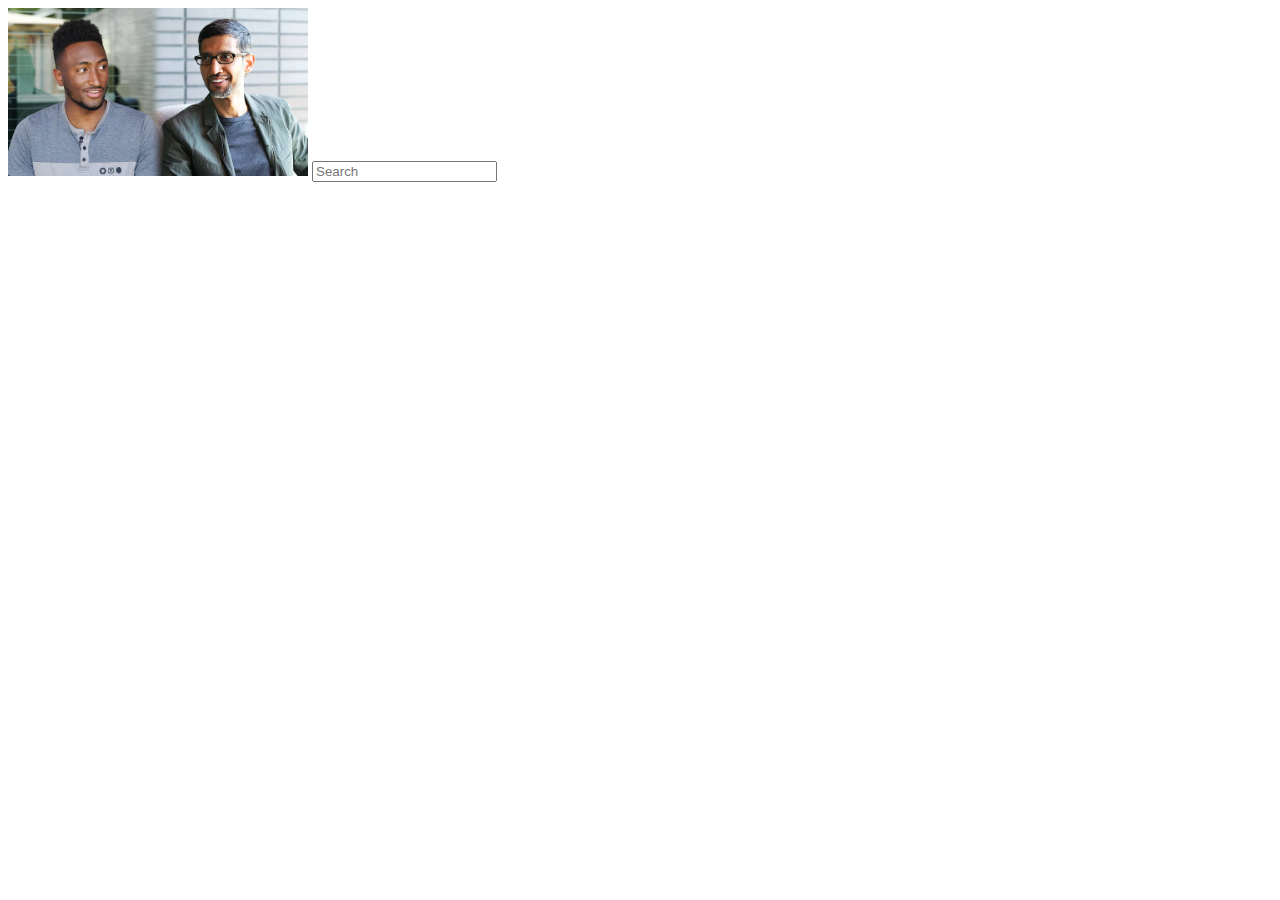
==== youtube.html @ bd1facbe "first-commit" ====
<!DOCTYPE html>
<html>
    <head>
        <title>YouTube Clone</title>
        <style>
            .thumbnail{
                width: 300px;
            }
        </style>
    </head>
    <body>
        <img class="thumbnail" src="thumbnails/markas.webp">
        <input class="search" type="text" placeholder="Search">
    </body>
</html>
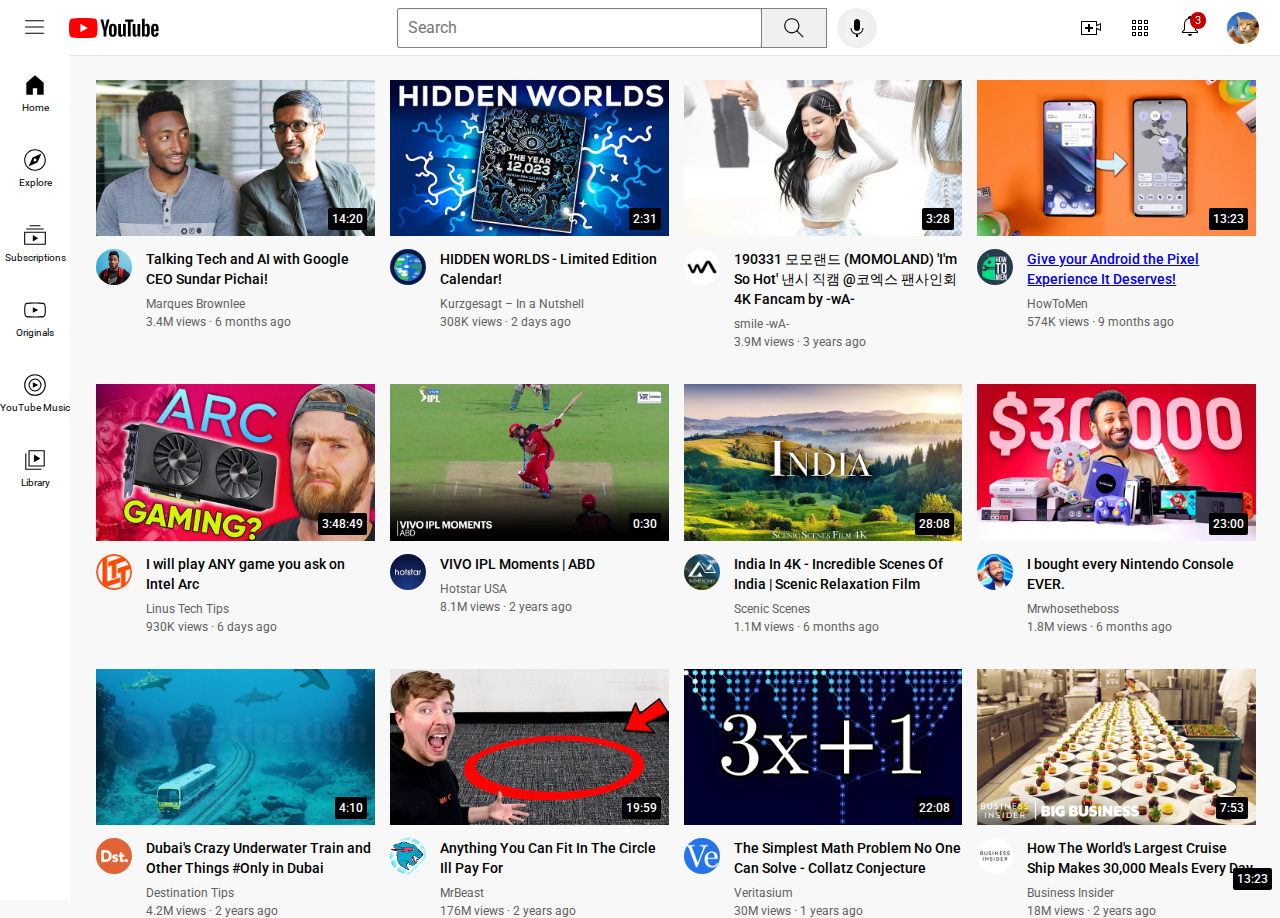
==== commit 525a94cf: "initial and final commit" ====
--- a/youtube.html
+++ b/youtube.html
@@ -1,15 +1,462 @@
 <!DOCTYPE html>
 <html>
-    <head>
-        <title>YouTube Clone</title>
-        <style>
-            .thumbnail{
-                width: 300px;
-            }
-        </style>
-    </head>
-    <body>
-        <img class="thumbnail" src="thumbnails/markas.webp">
+  <head>
+    <title>YouTube Clone</title>
+    <link rel="preconnect" href="https://fonts.googleapis.com">
+    <link rel="preconnect" href="https://fonts.gstatic.com" crossorigin>
+    <link href="https://fonts.googleapis.com/css2?family=Roboto:wght@400;500;700&display=swap" rel="stylesheet">  
+    <link rel="stylesheet" href="styles/general.css">
+    <link rel="stylesheet" href="styles/video.css">
+    <link rel="stylesheet" href="styles/header.css">
+    <link rel="stylesheet" href="styles/sidebar.css">
+  </head>
+  <body>
+    <div class="header">
+      
+      <div class="left-section">
+        <img class="ham" src="header/hamburger-menu.svg">
+        <img class="logo" src="header/youtube-logo.svg">
+      </div>
+      <div class="middle-section">
         <input class="search" type="text" placeholder="Search">
-    </body>
+        <button class="search-but">
+          <img class="search-icon" src="header/search.svg">
+          <div class="tool-tip">
+            Search
+          </div>
+        </button>
+        <button class="voice">
+          <img class="voice-icon" src="header/voice-search-icon.svg">
+          <div class="tool-tip">
+            Search with your voice
+          </div>
+        </button>
+      </div>
+      <div class="right-section">
+        <div class="upload-cont">
+          <img class="upload" src="header/upload.svg">
+          <div class="tool-tip">
+            Create
+          </div>
+        </div>
+        <div class="apps-cont">
+          <img class="ytapps" src="header/youtube-apps.svg">
+          <div class="tool-tip">
+            Youtube apps
+          </div>
+        </div>
+        <div class="noti-cont">
+          <div class="noti-count"><img class="noti" src="header/notifications.svg">
+            <div class="notif-count">3</div>
+            <div class="tool-tip">
+              Notifications
+            </div>
+        </div>
+        </div>
+          <img class="user" src="icon/unnamed.jpg">
+      </div>
+      </div>
+      <div class="sidebar">
+        <div class="sidebar-link">
+          <img src="sidebar icons/home.svg">
+          <div>
+            Home
+          </div>
+        </div>
+        <div class="sidebar-link">
+          <img src="sidebar icons/explore.svg">
+          <div>
+            Explore
+          </div>
+        </div>
+        <div class="sidebar-link">
+          <img src="sidebar icons/subscriptions.svg">
+          <div>
+            Subscriptions
+          </div>
+        </div>
+        <div class="sidebar-link">
+          <img src="sidebar icons/originals.svg">
+          <div>
+            Originals
+          </div>
+        </div>
+        <div class="sidebar-link">
+          <img src="sidebar icons/youtube-music.svg">
+          <div>
+            YouTube Music
+          </div>
+        </div>
+        <div class="sidebar-link">
+          <img src="sidebar icons/library.svg">
+          <div>
+            Library
+          </div>
+        </div>
+    </div>
+    
+    <div class="video-grid">
+      <div class="video-preview">
+        <div class="thumbnail-row">
+          <a href="https://www.youtube.com/watch?v=n2RNcPRtAiY" target="_blank" class="video-title-link">
+            <img class="thumbnail" src="thumbnails/markas.webp">
+          </a>
+          <div class="video-time">
+            14:20
+          </div>
+        </div>
+        <div class="video-info-grid">
+          <div class="icon">
+            <img class="profile" src="icon/markus.jpeg">
+          </div>
+          <div class="info">
+            <a href="https://www.youtube.com/watch?v=n2RNcPRtAiY" target="_blank" class="video-title-link">
+              <p class="video-title">
+                Talking Tech and AI with Google CEO Sundar Pichai!
+              </p>
+            </a>
+            <p class="video-author">
+              Marques Brownlee
+            </p>
+            <p class="video-stats">
+              3.4M views &#183; 6 months ago
+            </p> 
+          </div>
+        </div>
+      </div>
+      <div class="video-preview">
+        <div class="thumbnail-row">
+            <a href="https://www.youtube.com/watch?v=fMJqwD7_-NU&ab_channel=Kurzgesagt%E2%80%93InaNutshell" target="_blank" class="video-title-link">
+              <img class="thumbnail" src="thumbnails/kurtz.webp">
+            </a>
+            <div class="video-time">
+              2:31
+            </div>
+        </div>
+        
+          <div class="video-info-grid">
+            <div class="icon">
+              <img class="profile" src="icon/kurz.jpg">
+            </div>
+            <div class="info">
+              <a href="https://www.youtube.com/watch?v=fMJqwD7_-NU&ab_channel=Kurzgesagt%E2%80%93InaNutshell" target="_blank" class="video-title-link">
+                <p class="video-title">
+                  HIDDEN WORLDS - Limited Edition Calendar!
+              </p>
+              </a>
+              
+            <p class="video-author">
+              Kurzgesagt &#8211; In a Nutshell
+            </p>
+            <p class="video-stats">
+              308K views &#183; 2 days ago
+            </p> 
+          </div>
+        </div>
+      </div>
+      <div class="video-preview">
+        <div class="thumbnail-row">
+          <a href="https://www.youtube.com/watch?v=sA-egKJz2Q0&ab_channel=smile-wA-" target="_blank" class="video-title-link">
+            <img class="thumbnail" src="thumbnails/nancy.webp">
+          </a>
+          
+          <div class="video-time">
+            3:28
+          </div>
+        </div>
+        <div class="video-info-grid">
+          <div class="icon">
+            <img class="profile" src="icon/momo.jpg">
+          </div>
+          <div class="info">
+            <a href="https://www.youtube.com/watch?v=sA-egKJz2Q0&ab_channel=smile-wA-" target="_blank" class="video-title-link">
+              <p class="video-title">
+                190331 모모랜드 (MOMOLAND) 'I'm So Hot' 낸시 직캠 @코엑스 팬사인회 4K Fancam by -wA-
+              </p>
+            </a>
+            
+            <p class="video-author">
+              smile -wA-
+            </p>
+            <p class="video-stats">
+              3.9M views &#183; 3 years ago
+            </p> 
+          </div>
+        </div>
+      </div>
+      <div class="video-preview">
+        <div class="thumbnail-row">
+          <a href="https://www.youtube.com/watch?v=a0Zvt__LvDw&ab_channel=HowToMen" target="_blank" class="video-title-link">
+            <img class="thumbnail" src="thumbnails/pixel.webp">
+          </a>
+            
+            <div class="video-time">
+              13:23
+            </div>
+        </div>
+          <div class="video-info-grid">
+            <div class="icon">
+              <img class="profile" src="icon/pixel.jpg">
+            </div>
+            <div class="video-time">
+              13:23
+            </div>
+            <div class="info">
+              <a href="https://www.youtube.com/watch?v=a0Zvt__LvDw&ab_channel=HowToMen">
+                <p class="video-title">
+                  Give your Android the Pixel Experience It Deserves!
+              </p>
+              </a>
+              
+            <p class="video-author">
+              HowToMen
+            </p>
+            <p class="video-stats">
+              574K views &#183; 9 months ago
+            </p> 
+          </div>
+        </div>
+      </div>
+      <div class="video-preview">
+        <div class="thumbnail-row">
+          <a href="https://www.youtube.com/watch?v=nETQGtt024k&ab_channel=LinusTechTips" target="_blank" class="video-title-link">
+            <img class="thumbnail" src="thumbnails/ltt.webp">
+          </a>
+          
+          <div class="video-time">
+            3:48:49
+          </div>
+        </div>
+        <div class="video-info-grid">
+          <div class="icon">
+            <img class="profile" src="icon/ltt.jpg">
+          </div>
+          <div class="info">
+            <a href="https://www.youtube.com/watch?v=nETQGtt024k&ab_channel=LinusTechTips" target="_blank" class="video-title-link">
+              <p class="video-title">
+                I will play ANY game you ask on Intel Arc
+              </p>
+            </a>
+            
+            <p class="video-author">
+              Linus Tech Tips
+            </p>
+            <p class="video-stats">
+              930K views &#183; 6 days ago
+            </p> 
+          </div>
+        </div>
+      </div>
+      <div class="video-preview">
+        <div class="thumbnail-row">
+          <a href="https://www.youtube.com/watch?v=Ro5EtGRNTGQ&ab_channel=HotstarUSA" target="_blank" class="video-title-link">
+            <img class="thumbnail" src="thumbnails/abd.webp">
+          </a>
+            
+            <div class="video-time">
+              0:30
+            </div>
+        </div>
+          <div class="video-info-grid">
+            <div class="icon">
+              <img class="profile" src="icon/abd.jpg">
+            </div>
+            <div class="info">
+            <a href="https://www.youtube.com/watch?v=Ro5EtGRNTGQ&ab_channel=HotstarUSA" target="_blank" class="video-title-link">
+              <p class="video-title">
+                VIVO IPL Moments | ABD
+            </p>
+            </a>
+              
+            <p class="video-author">
+              Hotstar USA
+            </p>
+            <p class="video-stats">
+              8.1M views &#183; 2 years ago
+            </p> 
+          </div>
+        </div>
+      </div>
+      <div class="video-preview">
+        <div class="thumbnail-row">
+          <a href="https://www.youtube.com/watch?v=dphagk4O5qA&ab_channel=ScenicScenes" target="_blank" class="video-title-link">
+            <img class="thumbnail" src="thumbnails/ndia.webp">
+          </a>
+          
+          <div class="video-time">
+              28:08
+          </div>
+        </div>
+        <div class="video-info-grid">
+          <div class="icon">
+            <img class="profile" src="icon/india.jpg">
+          </div>
+          <div class="info">
+            <a href="https://www.youtube.com/watch?v=dphagk4O5qA&ab_channel=ScenicScenes" target="_blank" class="video-title-link">
+              <p class="video-title">
+                India In 4K - Incredible Scenes Of India | Scenic Relaxation Film
+              </p>
+            </a>
+            
+            <p class="video-author">
+              Scenic Scenes
+            </p>
+            <p class="video-stats">
+              1.1M views &#183; 6 months ago
+            </p> 
+          </div>
+        </div>
+      </div>
+      <div class="video-preview">
+        <div class="thumbnail-row">
+          <a href="https://www.youtube.com/watch?v=vtvFVH9JdNI&ab_channel=Mrwhosetheboss">
+            <img class="thumbnail" src="thumbnails/mrboss.webp">
+          </a>
+            
+            <div class="video-time">
+              23:00
+            </div>
+        </div>
+          <div class="video-info-grid">
+            <div class="icon">
+              <img class="profile" src="icon/mrboss.jpg">
+            </div>
+            <div class="info">
+              <a href="https://www.youtube.com/watch?v=vtvFVH9JdNI&ab_channel=Mrwhosetheboss" target="_blank" class="video-title-link">
+                <p class="video-title">
+                  I bought every Nintendo Console EVER.
+              </p>
+              </a>
+              
+            <p class="video-author">
+              Mrwhosetheboss
+            </p>
+            <p class="video-stats">
+              1.8M views &#183; 6 months ago
+            </p> 
+          </div>
+        </div>
+      </div>
+      <div class="video-preview">
+        <div class="thumbnail-row">
+          <a href="https://www.youtube.com/watch?v=0nZuYyXET3s&ab_channel=DestinationTips" target="_blank" class="video-title-link">
+            <img class="thumbnail" src="thumbnails/dubai.webp">
+          </a>
+          
+          <div class="video-time">
+              4:10
+          </div>
+        </div>
+        <div class="video-info-grid">
+          <div class="icon">
+            <img class="profile" src="icon/dubai.jpg">
+          </div>
+          <div class="info">
+            <a href="https://www.youtube.com/watch?v=0nZuYyXET3s&ab_channel=DestinationTips" target="_blank" class="video-title-link">
+              <p class="video-title">
+                Dubai's Crazy Underwater Train and Other Things #Only in Dubai
+              </p>
+            </a>
+            
+            <p class="video-author">
+              Destination Tips
+            </p>
+            <p class="video-stats">
+              4.2M views &#183; 2 years ago
+            </p> 
+          </div>
+        </div>
+      </div>
+      <div class="video-preview">
+        <div class="thumbnail-row">
+          <a href="https://www.youtube.com/watch?v=yXWw0_UfSFg&ab_channel=MrBeast" target="_blank" class="video-title-link">
+            <img class="thumbnail" src="thumbnails/mrbeast.webp">
+          </a>
+          
+          <div class="video-time">
+              19:59
+          </div>
+        </div>
+        <div class="video-info-grid">
+          <div class="icon">
+            <img class="profile" src="icon/mrbeast.jpeg">
+          </div>
+          <div class="info">
+            <a href="https://www.youtube.com/watch?v=yXWw0_UfSFg&ab_channel=MrBeast" target="_blank" class="video-title-link">
+              <p class="video-title">
+                Anything You Can Fit In The Circle Ill Pay For
+              </p>
+            </a>
+            
+            <p class="video-author">
+              MrBeast
+            </p>
+            <p class="video-stats">
+              176M views &#183; 2 years ago
+            </p> 
+          </div>
+        </div>
+      </div>
+      <div class="video-preview">
+        <div class="thumbnail-row">
+          <a href="https://www.youtube.com/watch?v=094y1Z2wpJg&ab_channel=Veritasium" target="_blank" class="video-title-link">
+            <img class="thumbnail" src="thumbnails/versat.webp">
+          </a>
+          
+          <div class="video-time">
+              22:08
+          </div>
+        </div>
+        <div class="video-info-grid">
+          <div class="icon">
+            <img class="profile" src="icon/versat.jpg">
+          </div>
+          <div class="info">
+            <a href="https://www.youtube.com/watch?v=094y1Z2wpJg&ab_channel=Veritasium" target="_blank" class="video-title-link">
+              <p class="video-title">
+                The Simplest Math Problem No One Can Solve - Collatz Conjecture
+              </p>
+            </a>
+            
+            <p class="video-author">
+              Veritasium
+            </p>
+            <p class="video-stats">
+              30M views &#183; 1 years ago
+            </p> 
+          </div>
+        </div>
+      </div>
+      <div class="video-preview">
+        <div class="thumbnail-row">
+          <a href="https://www.youtube.com/watch?v=R2vXbFp5C9o&ab_channel=BusinessInsider" target="_blank" class="video-title-link">
+            <img class="thumbnail" src="thumbnails/bussi.webp">
+          </a>
+          
+          <div class="video-time">
+              7:53
+          </div>
+        </div>
+        <div class="video-info-grid">
+          <div class="icon">
+            <img class="profile" src="icon/bussi.jpg">
+          </div>
+          <div class="info">
+            <a href="https://www.youtube.com/watch?v=R2vXbFp5C9o&ab_channel=BusinessInsider" target="_blank" class="video-title-link">
+              <p class="video-title">
+                How The World's Largest Cruise Ship Makes 30,000 Meals Every Day
+              </p>
+            </a>
+            
+            <p class="video-author">
+              Business Insider
+            </p>
+            <p class="video-stats">
+              18M views &#183; 2 years ago
+            </p> 
+          </div>
+        </div>
+      </div>
+    </div>
+  </body>
 </html>--- a/styles/general.css
+++ b/styles/general.css
@@ -0,0 +1,13 @@
+p{
+    font-family: Roboto, Arial;
+    margin-top: 0;
+    margin-bottom: 0;
+  }
+body{
+    margin: 0;
+    padding-top: 80px;
+    padding-left: 96px;
+    padding-right: 24px;
+    background-color: rgb(248, 248, 248);
+    
+}--- a/styles/video.css
+++ b/styles/video.css
@@ -0,0 +1,69 @@
+
+  .thumbnail{
+      width: 100%;
+  }
+  
+  .video-title{
+    margin-top: 0;
+    font-size: 14px;
+    font-weight: 500;
+    line-height: 20px;
+    margin-bottom: 8px;
+  }
+  
+  .profile{
+    width: 36px;
+    border-radius: 50px;
+  }
+  .thumbnail-row{
+    margin-bottom: 9px;
+    position: relative;
+    
+  }
+  .video-author,.video-stats{
+    font-size: 12px;
+    color: rgb(96, 96, 96);
+  }
+  .video-author{
+    margin-bottom: 4px;
+  }
+  .video-info-grid{
+    display: grid;
+    grid-template-columns: 50px 1fr;
+  }
+  .video-grid{
+    display: grid;
+    grid-template-columns: 1fr 1fr 1fr;
+    column-gap: 15px;
+    row-gap: 35px;
+  }
+  @media (max-width: 750px){
+    .video-grid{
+        grid-template-columns: 1fr 1fr;
+    }
+  }
+  @media(min-width:751px) and (max-width:999px){
+    .video-grid{ grid-template-columns: 1fr 1fr 1fr ;
+    }
+  }
+  @media(min-width:1000px){
+    .video-grid{
+        grid-template-columns: 1fr 1fr 1fr 1fr;
+    }
+  }
+  .video-time{
+    background-color: black;
+    color: white;
+    position: absolute;
+    bottom: 10px;
+    right: 8px;
+    font-family: Roboto,Arial;
+    font-size: 12px;
+    font-weight: 500;
+    padding :4px;
+    border-radius: 2px;
+  }
+  .video-title-link {
+    text-decoration: none;
+    color: black;
+  }--- a/styles/header.css
+++ b/styles/header.css
@@ -0,0 +1,160 @@
+.header{
+    height: 55px;
+    z-index: 100;
+    display: flex;
+    flex-direction: row;
+    justify-content: space-between;
+    position: fixed;
+    top: 0;
+    left: 0;
+    right: 0;
+    background-color: white;
+    border-bottom-width:1px ;
+    border-bottom-style:solid ;
+    border-bottom-color:rgb(228, 228, 228) ;
+}
+.left-section{
+    
+    display: flex;
+    
+    margin-right: 70px;
+    align-items: center;
+}
+.middle-section{
+   
+    flex: 1;
+    margin-right: 35px;
+    max-width: 480px;
+    display: flex;
+    align-items: center;
+    flex-direction: row;
+}
+.right-section{
+    width: 180px;
+    margin-right: 21px;
+    display: flex;
+    align-items: center;
+    justify-content: space-between;
+    flex-shrink: 0;
+}
+.upload{
+    height: 24px;
+}
+.ytapps{
+    height: 24px;
+}
+.noti{
+    height: 24px;
+}
+.noti-count{
+    position: relative;
+}
+.notif-count{
+    position: absolute;
+    top: -2px;;
+    right: -4px;
+    background-color: rgb(194, 0, 0);
+    color: white;
+    font-family: Roboto,Arial;
+    font-size: 11px;
+    padding-left: 5px;
+    padding-right: 5px;
+    padding-top: 2px;
+    padding-bottom: 2px;
+    border-radius: 18px;
+}
+.user{
+    height: 32px;
+    border-radius: 16px;
+}
+.logo{
+    height: 20px;
+}
+.ham{
+    height: 25px;
+    margin-left: 22px;
+    margin-right: 22px;
+}
+.search-but{
+    height: 40px;
+    width: 66px;
+    background-color: rgb(240, 240, 240);
+    border-width: 1px;
+    border-style: solid;
+    border-color: gray;
+    margin-left: -1px;
+    margin-right: 10px;
+    position: relative;
+}
+.search-but .tool-tip,
+.voice .tool-tip,
+.upload-cont .tool-tip,
+.apps-cont .tool-tip,
+.noti-cont .tool-tip
+{
+    position: absolute;
+    background-color: gray;
+    color: white;
+    padding-top: 4px;
+    padding-bottom: 4px;
+    padding-left: 8px;
+    padding-right: 8px;
+    border-radius: 2px;
+    font-size: 12px;
+    bottom: -30px;
+    opacity: 0;
+    transition: .25s;
+    pointer-events: none;
+    white-space: nowrap;
+    font-family: Roboto,Arial;
+}
+.search-but:hover .tool-tip,
+.voice:hover .tool-tip,
+.upload-cont:hover .tool-tip,
+.apps-cont:hover .tool-tip,
+.noti-cont:hover .tool-tip
+{
+    opacity: 1;
+}
+
+.search-but,
+.voice,
+.upload-cont,
+.apps-cont,
+.noti-cont
+{
+    position: relative;
+    display: flex;
+    justify-content: center;
+    align-items: center;
+}
+
+.voice{
+    height: 40px;
+    width: 40px;
+    border: none;
+    border-radius: 20px;
+}
+.voice-icon{
+    height: 24px;
+    background-color: rgb(243, 243, 243);
+}
+.search{
+    flex: 1;
+    height: 36px;
+    width: 0;
+    padding-left: 10px;
+    border-width: 1px;
+    border-style: solid;
+    border-color: gray;
+    font-size: 16px;
+    border-radius: 2px;
+    box-shadow: inset 1px 2px 3px rgba(0, 0, 0, 0.05);
+}
+.search::placeholder{
+    font-family: Roboto,Arial;
+    font-size: 16px;
+}
+.search-icon{
+    height: 26px;
+}--- a/styles/sidebar.css
+++ b/styles/sidebar.css
@@ -0,0 +1,29 @@
+.sidebar{
+    position: fixed;
+    bottom: 0;
+    left: 0;
+    top: 55px;
+    background-color: white;
+    width: 70px;
+    z-index: 200;
+}
+.sidebar-link{
+    height: 75px; 
+    display: flex;
+    align-items: center;
+    justify-content: center;
+    flex-direction: column;
+    cursor: pointer;
+}
+.sidebar-link:hover{
+    background-color: rgb(225, 225, 225);
+}
+.sidebar-link img{
+    height: 26px;
+    margin-bottom: 4px;
+}
+.sidebar-link div{
+    font-family: Roboto,Arial;
+    font-size: 10px;
+    
+}
